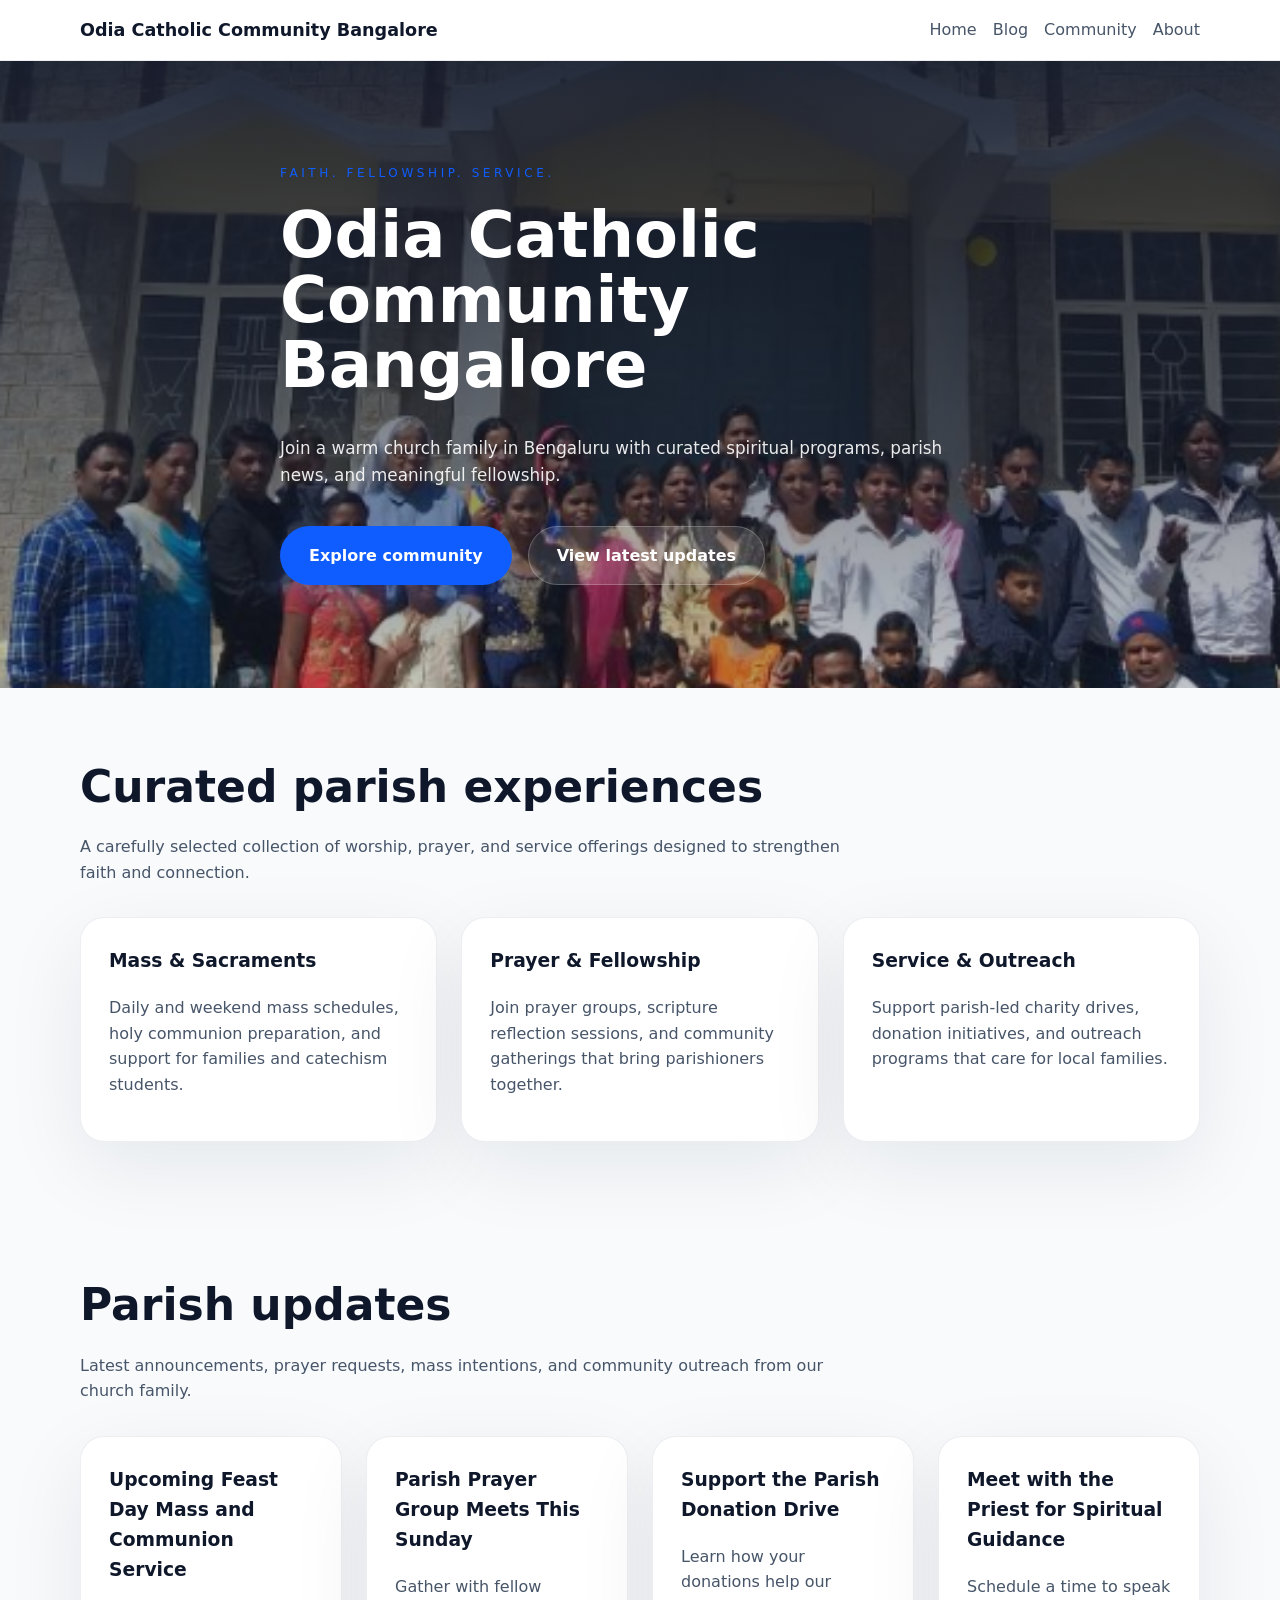
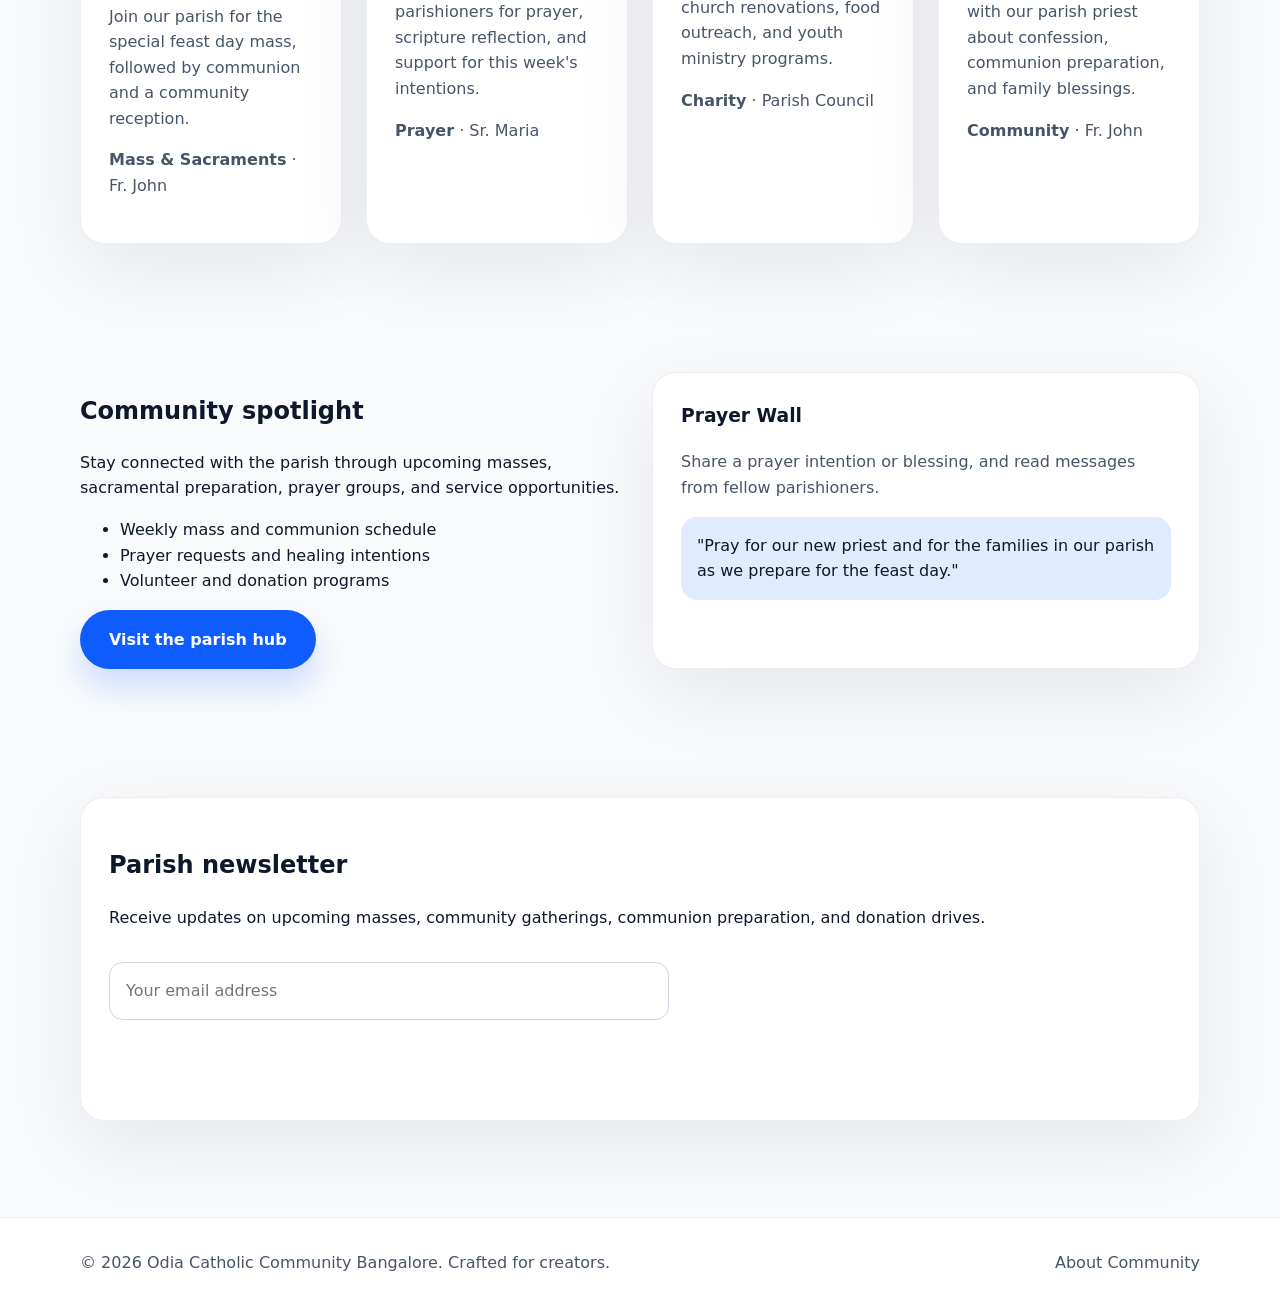
==== index.html @ dfc25eb4 "Initial commit" ====
<!DOCTYPE html>
<html lang="en">
<head>
  <meta charset="UTF-8" />
  <meta name="viewport" content="width=device-width, initial-scale=1.0" />
  <title>Odia Catholic Community Bangalore</title>
  <link rel="stylesheet" href="css/styles.css" />
</head>
<body>
  <header class="site-header">
    <div class="container header-inner">
      <a class="brand" href="index.html">Odia Catholic Community Bangalore</a>
      <nav class="site-nav">
        <a href="index.html">Home</a>
        <a href="blog.html">Blog</a>
        <a href="community.html">Community</a>
        <a href="about.html">About</a>
      </nav>
    </div>
  </header>

  <main>
    <section class="hero hero-image">
      <div class="container hero-content">
        <span class="eyebrow">Faith. Fellowship. Service.</span>
        <h1>Odia Catholic Community Bangalore</h1>
        <p>Join a warm church family in Bengaluru with curated spiritual programs, parish news, and meaningful fellowship.</p>
        <div class="hero-actions">
          <a class="button button-primary" href="community.html">Explore community</a>
          <a class="button button-secondary" href="blog.html">View latest updates</a>
        </div>
      </div>
    </section>

    <section class="section container curated-grid">
      <div class="section-header">
        <h2>Curated parish experiences</h2>
        <p>A carefully selected collection of worship, prayer, and service offerings designed to strengthen faith and connection.</p>
      </div>
      <div class="feature-grid">
        <article class="feature-card">
          <h3>Mass &amp; Sacraments</h3>
          <p>Daily and weekend mass schedules, holy communion preparation, and support for families and catechism students.</p>
        </article>
        <article class="feature-card">
          <h3>Prayer &amp; Fellowship</h3>
          <p>Join prayer groups, scripture reflection sessions, and community gatherings that bring parishioners together.</p>
        </article>
        <article class="feature-card">
          <h3>Service &amp; Outreach</h3>
          <p>Support parish-led charity drives, donation initiatives, and outreach programs that care for local families.</p>
        </article>
      </div>
    </section>

    <section class="section container" id="featured-posts">
      <div class="section-header">
        <h2>Parish updates</h2>
        <p>Latest announcements, prayer requests, mass intentions, and community outreach from our church family.</p>
      </div>
      <div class="cards" id="posts-preview"></div>
    </section>

    <section class="section container community-preview">
      <div class="grid-2">
        <div>
          <h2>Community spotlight</h2>
          <p>Stay connected with the parish through upcoming masses, sacramental preparation, prayer groups, and service opportunities.</p>
          <ul>
            <li>Weekly mass and communion schedule</li>
            <li>Prayer requests and healing intentions</li>
            <li>Volunteer and donation programs</li>
          </ul>
          <a class="button button-primary" href="community.html">Visit the parish hub</a>
        </div>
        <div class="feature-card">
          <h3>Prayer Wall</h3>
          <p>Share a prayer intention or blessing, and read messages from fellow parishioners.</p>
          <div class="community-card">
            <blockquote>"Pray for our new priest and for the families in our parish as we prepare for the feast day."</blockquote>
          </div>
        </div>
      </div>
    </section>

    <section class="section container newsletter-section">
      <div class="newsletter-card">
        <div>
          <h2>Parish newsletter</h2>
          <p>Receive updates on upcoming masses, community gatherings, communion preparation, and donation drives.</p>
        </div>
        <form id="newsletter-form" class="newsletter-form">
          <input type="email" id="newsletter-email" placeholder="Your email address" required />
          <button type="submit" class="button button-secondary">Subscribe</button>
        </form>
      </div>
    </section>
  </main>

  <footer class="site-footer">
    <div class="container footer-inner">
      <p>&copy; 2026 Odia Catholic Community Bangalore. Crafted for creators.</p>
      <nav>
        <a href="about.html">About</a>
        <a href="community.html">Community</a>
      </nav>
    </div>
  </footer>

  <script src="js/main.js"></script>
</body>
</html>
---- css/styles.css ----
:root {
  color-scheme: light;
  --bg: #f8fafc;
  --surface: #ffffff;
  --surface-strong: #eff6ff;
  --text: #0f172a;
  --muted: #475569;
  --brand: #0f5dff;
  --brand-soft: #e0ebff;
  --border: #cbd5e1;
  --shadow: 0 24px 80px rgba(15, 23, 42, 0.08);
}

* {
  box-sizing: border-box;
}

body {
  margin: 0;
  font-family: Inter, system-ui, -apple-system, BlinkMacSystemFont, "Segoe UI", sans-serif;
  background: var(--bg);
  color: var(--text);
  line-height: 1.6;
}

img {
  max-width: 100%;
}

button,
input,
textarea {
  font: inherit;
}

.container {
  width: min(1120px, calc(100% - 2rem));
  margin: 0 auto;
}

.site-header {
  background: rgba(255, 255, 255, 0.95);
  border-bottom: 1px solid rgba(148, 163, 184, 0.18);
  position: sticky;
  top: 0;
  z-index: 20;
}

.header-inner {
  display: flex;
  align-items: center;
  justify-content: space-between;
  gap: 1rem;
  padding: 1rem 0;
}

.brand {
  font-weight: 700;
  text-decoration: none;
  color: var(--text);
  font-size: 1.1rem;
}

.site-nav {
  display: flex;
  flex-wrap: wrap;
  gap: 1rem;
}

.site-nav a,
footer nav a {
  color: var(--muted);
  text-decoration: none;
  transition: color 0.2s ease;
}

.site-nav a:hover,
footer nav a:hover {
  color: var(--text);
}

.hero {
  position: relative;
  padding: clamp(4rem, 8vw, 7rem) 0;
  min-height: 600px;
  display: flex;
  align-items: center;
  color: white;
  overflow: hidden;
}

.hero::before {
  content: "";
  position: absolute;
  inset: 0;
  background: linear-gradient(180deg, rgba(15, 23, 42, 0.88), rgba(15, 23, 42, 0.25));
  z-index: 1;
}

.hero-image {
  background: url("../images/hero.png") center/cover no-repeat;
}

.hero-content {
  position: relative;
  z-index: 2;
  display: grid;
  gap: 1.25rem;
  max-width: 720px;
}

.eyebrow {
  display: inline-block;
  text-transform: uppercase;
  letter-spacing: 0.3em;
  font-size: 0.75rem;
  color: var(--brand);
}

.hero h1 {
  margin: 0;
  font-size: clamp(2.75rem, 5vw, 4.25rem);
  line-height: 1.02;
}

.hero p {
  max-width: 44rem;
  color: rgba(255, 255, 255, 0.9);
  font-size: 1.05rem;
}

.hero-actions {
  display: flex;
  flex-wrap: wrap;
  gap: 1rem;
}

.button {
  display: inline-flex;
  align-items: center;
  justify-content: center;
  padding: 1rem 1.75rem;
  border-radius: 999px;
  border: 1px solid transparent;
  text-decoration: none;
  font-weight: 600;
  transition: transform 0.2s ease, box-shadow 0.2s ease, background-color 0.2s ease;
}

.button:hover {
  transform: translateY(-1px);
}

.button-primary {
  background: var(--brand);
  color: white;
  box-shadow: 0 18px 30px rgba(15, 93, 255, 0.18);
}

.button-secondary {
  background: rgba(255, 255, 255, 0.12);
  color: white;
  border-color: rgba(255, 255, 255, 0.22);
}

.section {
  padding: 4rem 0;
}

.section-header {
  max-width: 48rem;
  margin-bottom: 2rem;
}

.section-header h2,
.section-header h1 {
  margin: 0 0 0.75rem;
  font-size: clamp(2rem, 4vw, 2.75rem);
}

.section-header p {
  margin: 0;
  color: var(--muted);
}

.cards {
  display: grid;
  gap: 1.5rem;
  grid-template-columns: repeat(auto-fit, minmax(240px, 1fr));
}

.feature-grid {
  display: grid;
  gap: 1.5rem;
  grid-template-columns: repeat(auto-fit, minmax(240px, 1fr));
}

.card,
.feature-card,
.community-panel,
.newsletter-card {
  background: var(--surface);
  border: 1px solid rgba(148, 163, 184, 0.18);
  border-radius: 1.5rem;
  padding: 1.75rem;
  box-shadow: var(--shadow);
}

.feature-card {
  min-height: 220px;
}

.card h3,
.feature-card h3,
.community-panel h2 {
  margin-top: 0;
}

.card p,
.feature-card p,
.community-panel p,
.comment-list p {
  color: var(--muted);
}

.grid-2 {
  display: grid;
  gap: 1.5rem;
  grid-template-columns: minmax(0, 1fr) minmax(0, 1fr);
}

.community-card {
  background: var(--brand-soft);
  border-radius: 1rem;
  padding: 1rem;
}

.community-card blockquote {
  margin: 0;
  color: var(--text);
}

.newsletter-section {
  padding-bottom: 6rem;
}

.newsletter-card {
  display: flex;
  flex-wrap: wrap;
  align-items: center;
  gap: 1rem;
  justify-content: space-between;
}

.newsletter-form {
  display: grid;
  gap: 0.75rem;
  width: min(100%, 35rem);
}

input,
textarea {
  width: 100%;
  border: 1px solid var(--border);
  border-radius: 0.85rem;
  padding: 0.95rem 1rem;
  background: white;
  color: var(--text);
}

input:focus,
textarea:focus {
  outline: 2px solid rgba(59, 130, 246, 0.35);
  outline-offset: 2px;
}

.comment-form {
  display: grid;
  gap: 1rem;
}

.comment-list {
  margin-top: 1.5rem;
  display: grid;
  gap: 1rem;
}

.comment-card {
  padding: 1rem;
  border-radius: 1rem;
  border: 1px solid rgba(148, 163, 184, 0.18);
  background: #f8fafc;
}

.comment-card strong {
  display: block;
  margin-bottom: 0.5rem;
}

.about-grid {
  display: grid;
  gap: 1.5rem;
  grid-template-columns: repeat(auto-fit, minmax(240px, 1fr));
}

.site-footer {
  padding: 2rem 0;
  background: #ffffff;
  border-top: 1px solid rgba(148, 163, 184, 0.18);
}

.footer-inner {
  display: flex;
  flex-wrap: wrap;
  justify-content: space-between;
  gap: 1rem;
  align-items: center;
}

footer p {
  margin: 0;
  color: var(--muted);
}

@media (max-width: 768px) {
  .header-inner,
  .footer-inner,
  .grid-2,
  .newsletter-card {
    flex-direction: column;
    align-items: stretch;
  }

  .site-nav {
    justify-content: center;
  }
}
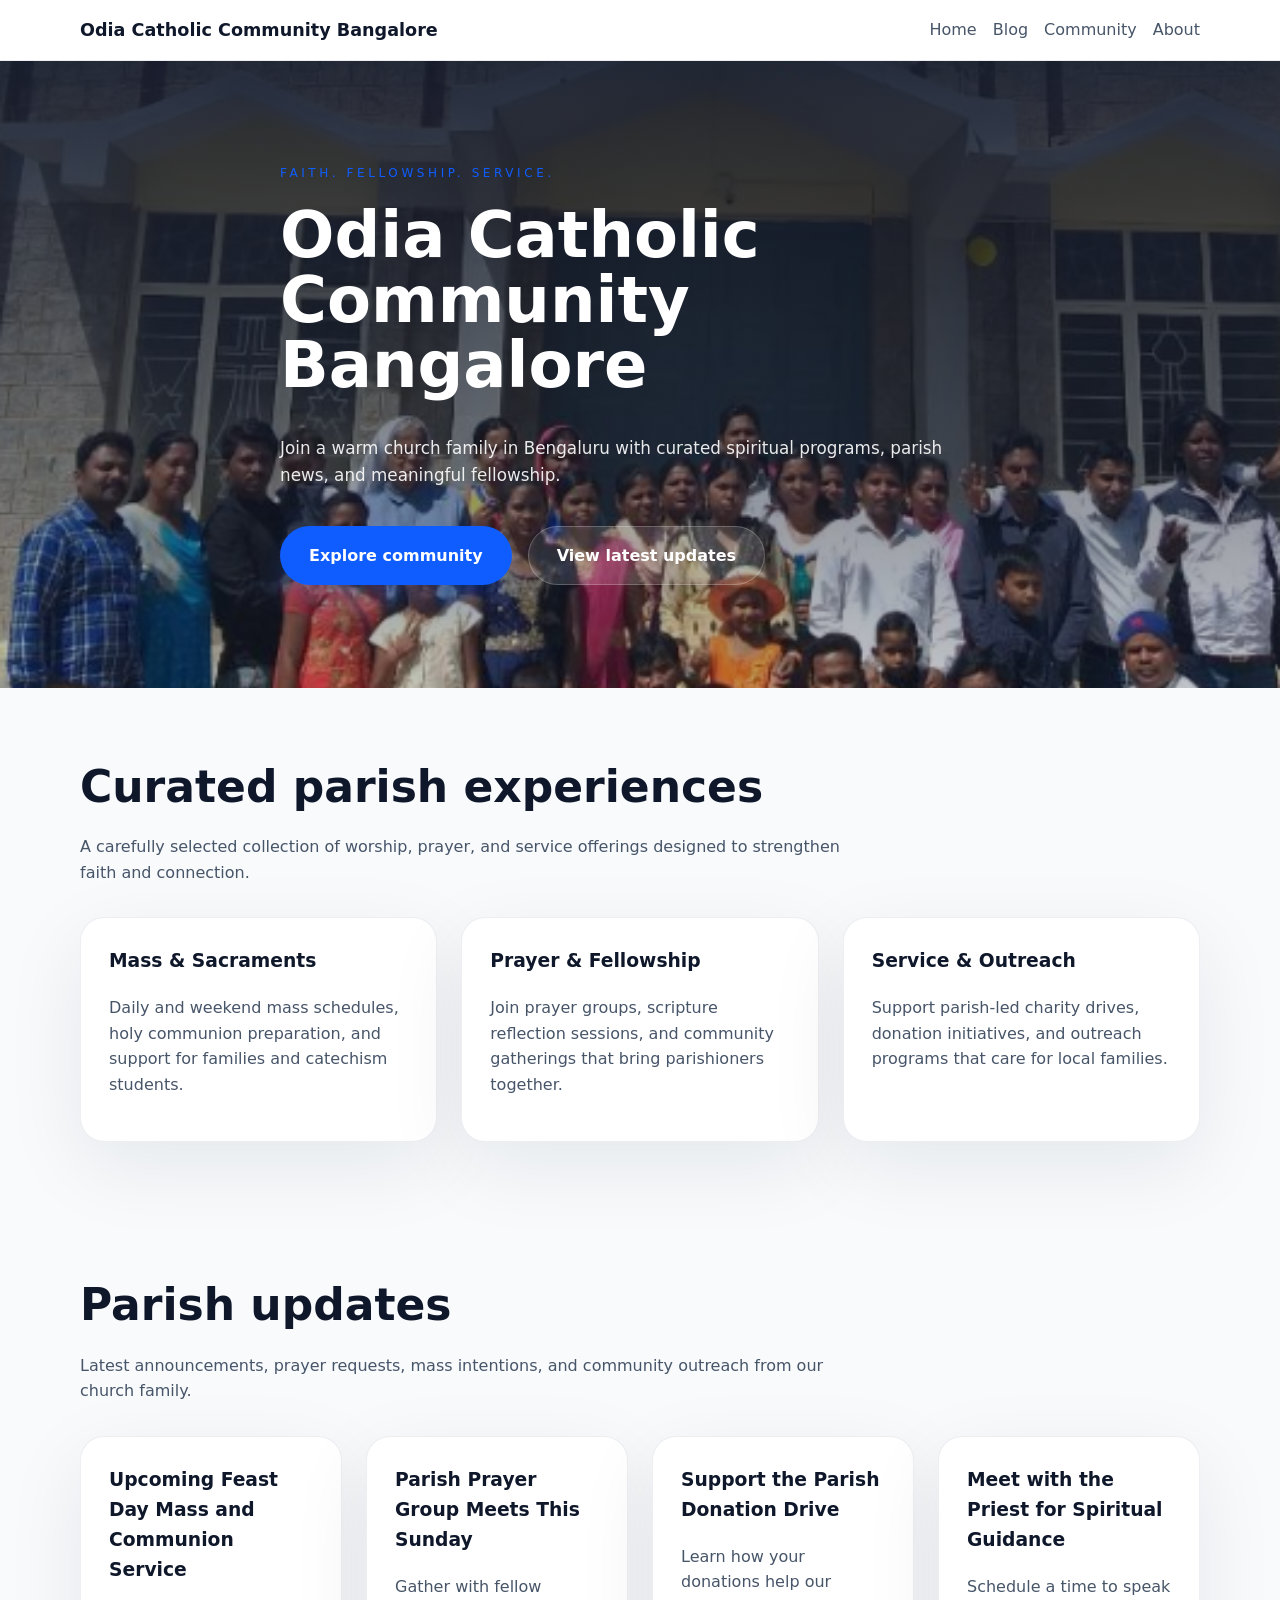
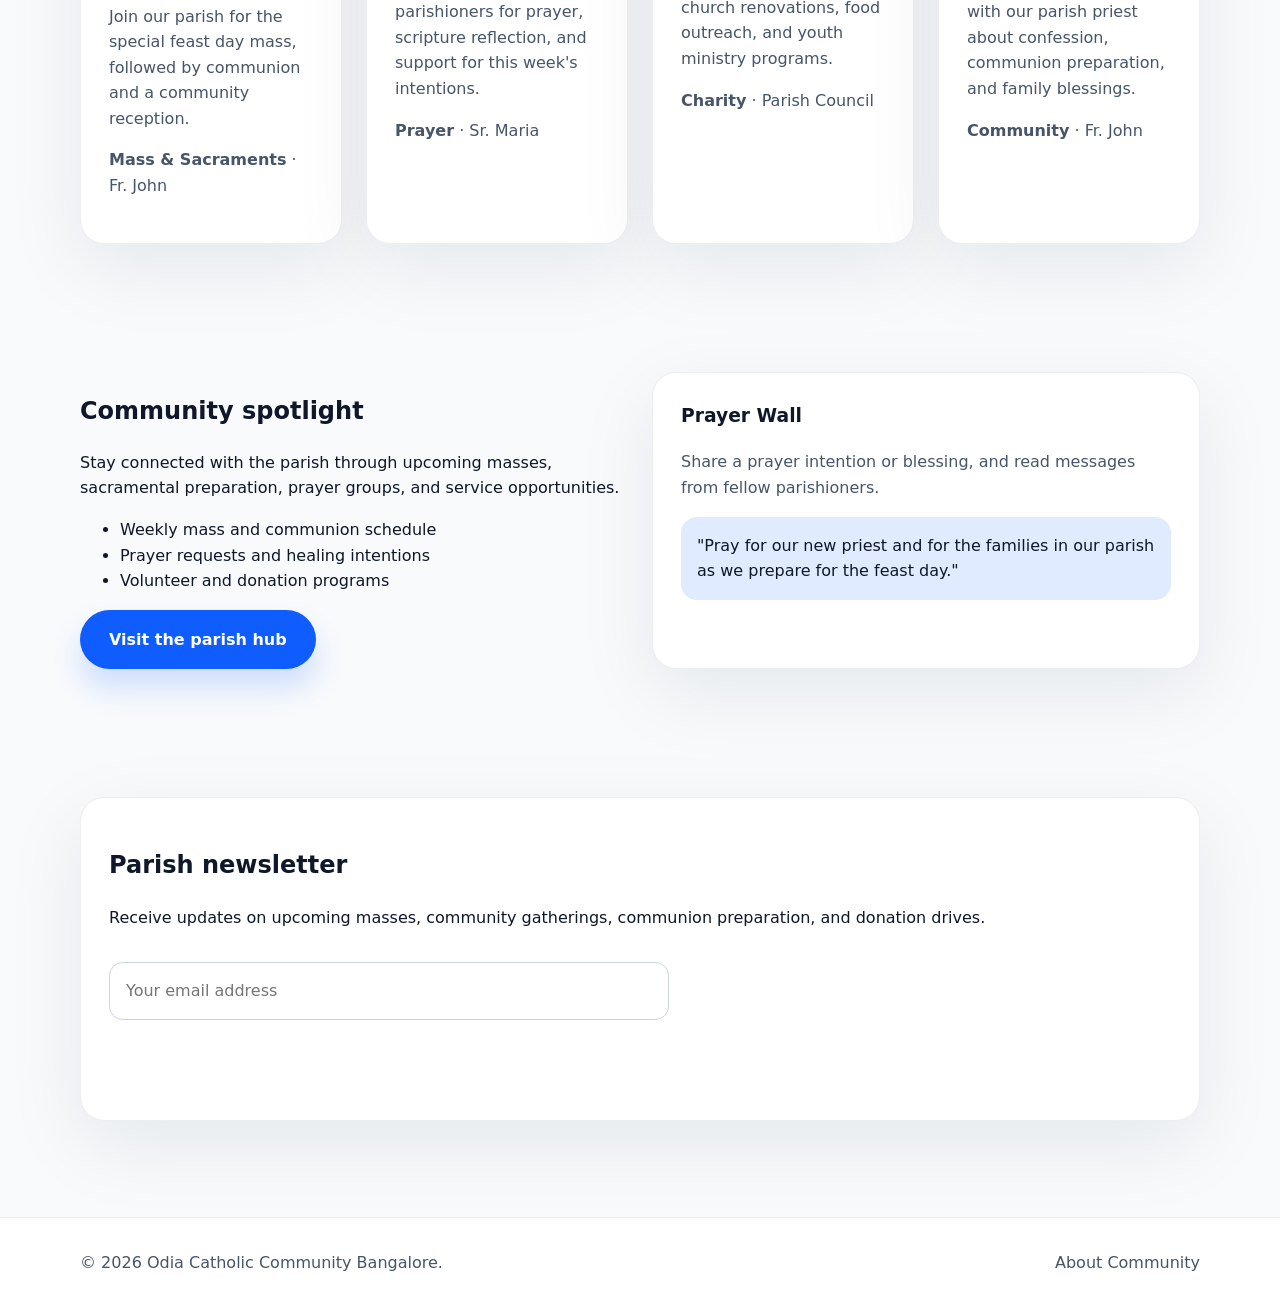
==== commit 7f0488bb: "Remove footer tagline" ====
--- a/index.html
+++ b/index.html
@@ -99,7 +99,7 @@
 
   <footer class="site-footer">
     <div class="container footer-inner">
-      <p>&copy; 2026 Odia Catholic Community Bangalore. Crafted for creators.</p>
+      <p>&copy; 2026 Odia Catholic Community Bangalore.</p>
       <nav>
         <a href="about.html">About</a>
         <a href="community.html">Community</a>
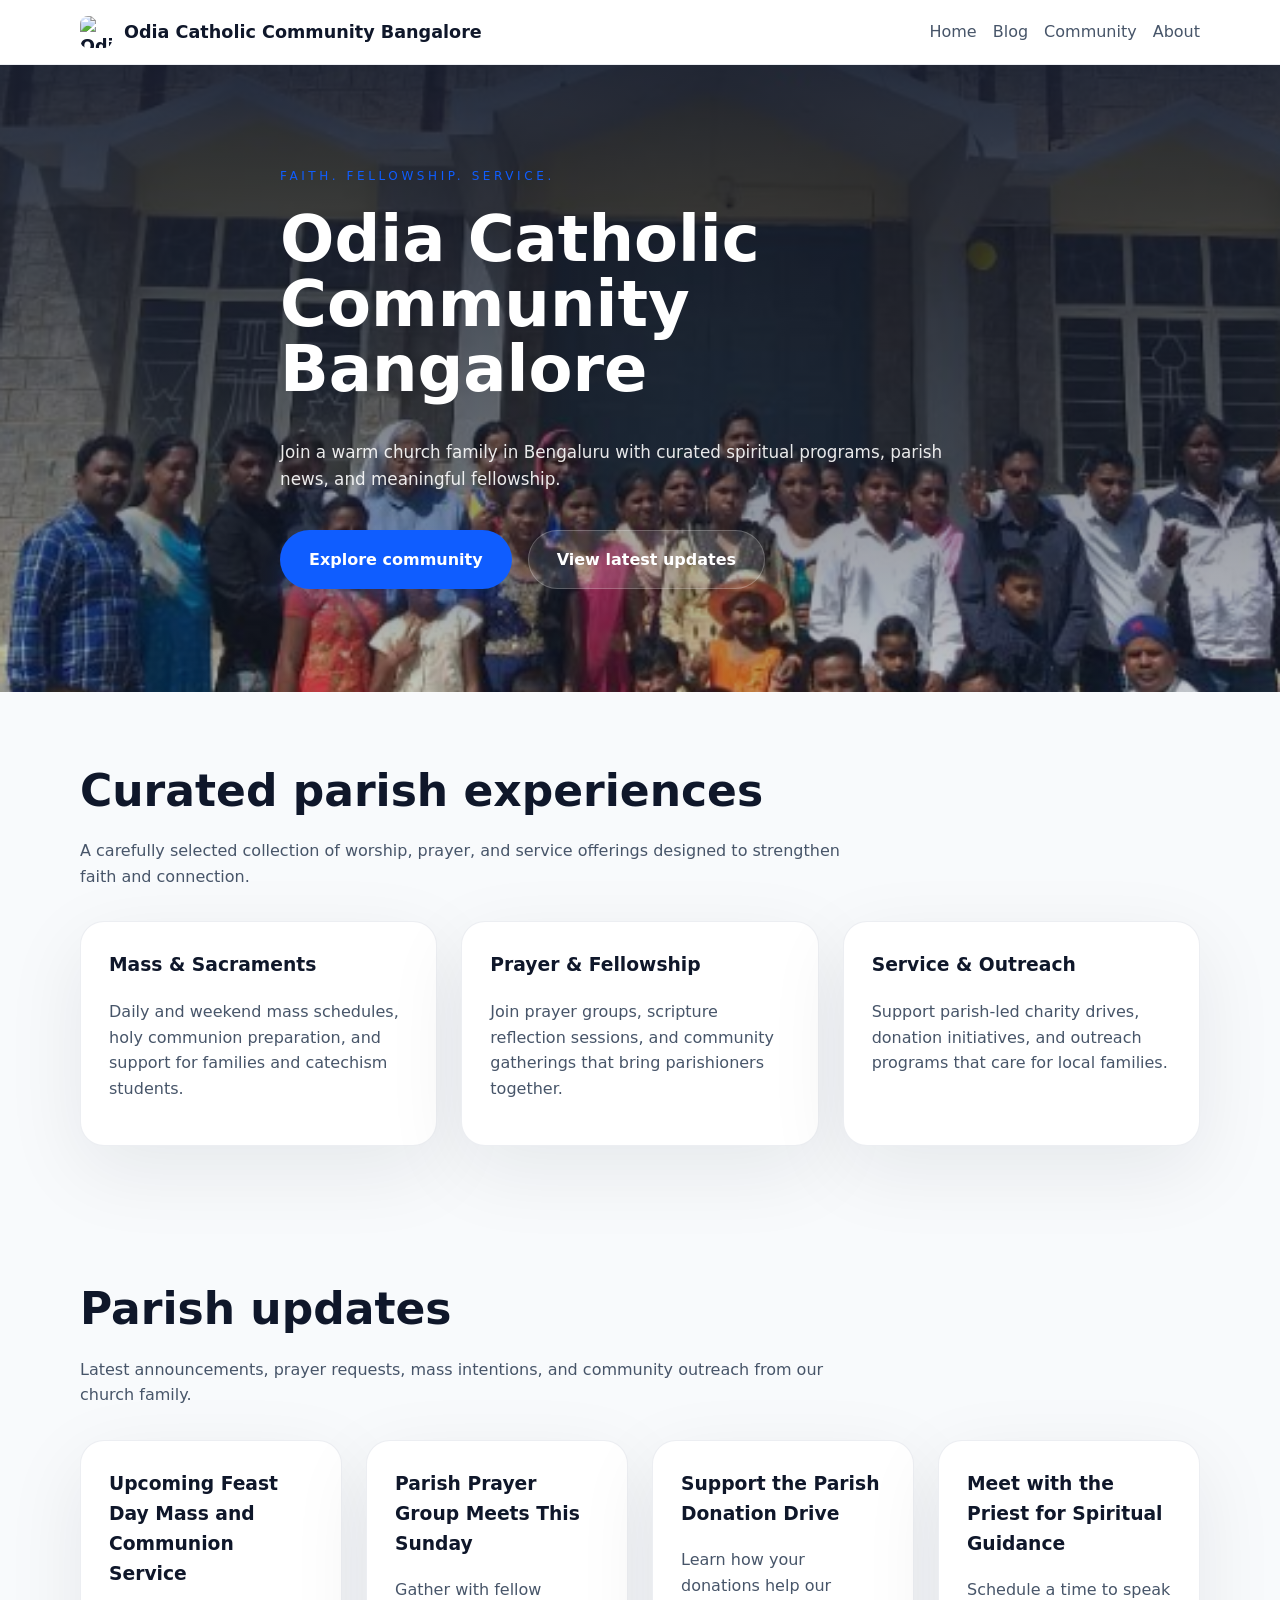
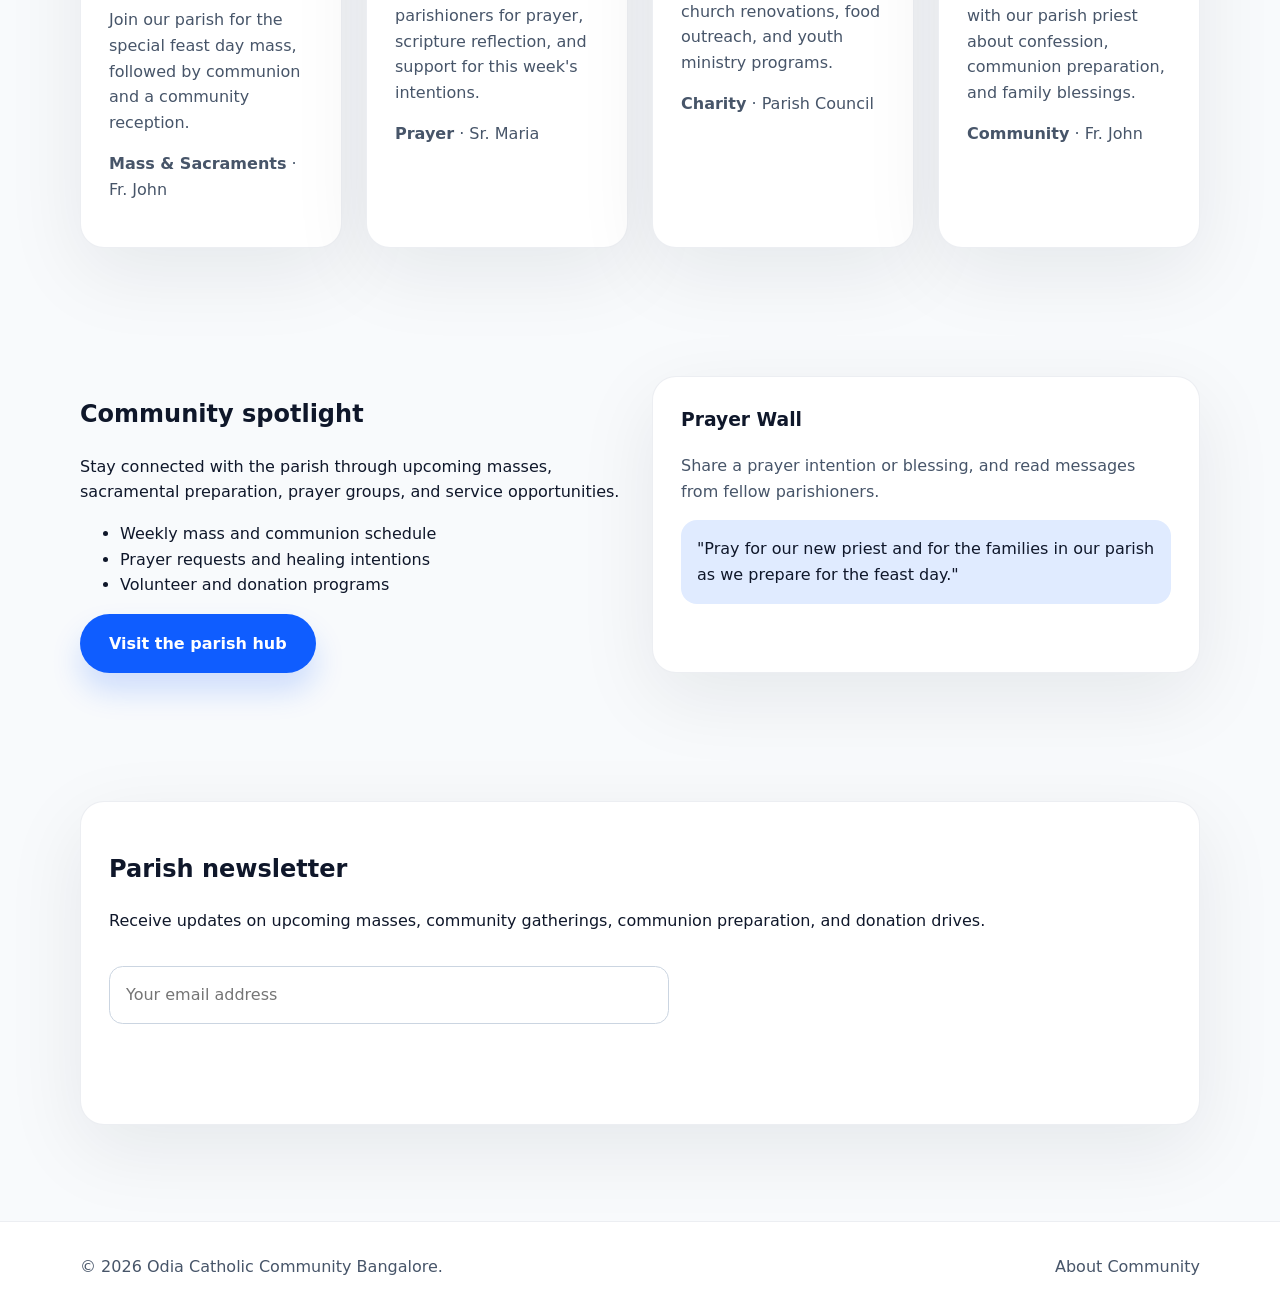
==== commit 5221bc5e: "Add site logo to header across pages" ====
--- a/index.html
+++ b/index.html
@@ -9,7 +9,7 @@
 <body>
   <header class="site-header">
     <div class="container header-inner">
-      <a class="brand" href="index.html">Odia Catholic Community Bangalore</a>
+      <a class="brand" href="index.html"><img src="images/logo.jpeg" alt="Odia Catholic Community Bangalore logo" class="brand-logo" /><span>Odia Catholic Community Bangalore</span></a>
       <nav class="site-nav">
         <a href="index.html">Home</a>
         <a href="blog.html">Blog</a>
--- a/css/styles.css
+++ b/css/styles.css
@@ -55,10 +55,20 @@
 }
 
 .brand {
+  display: inline-flex;
+  align-items: center;
+  gap: 0.75rem;
   font-weight: 700;
   text-decoration: none;
   color: var(--text);
   font-size: 1.1rem;
+}
+
+.brand-logo {
+  width: 2rem;
+  height: 2rem;
+  object-fit: contain;
+  border-radius: 0.5rem;
 }
 
 .site-nav {
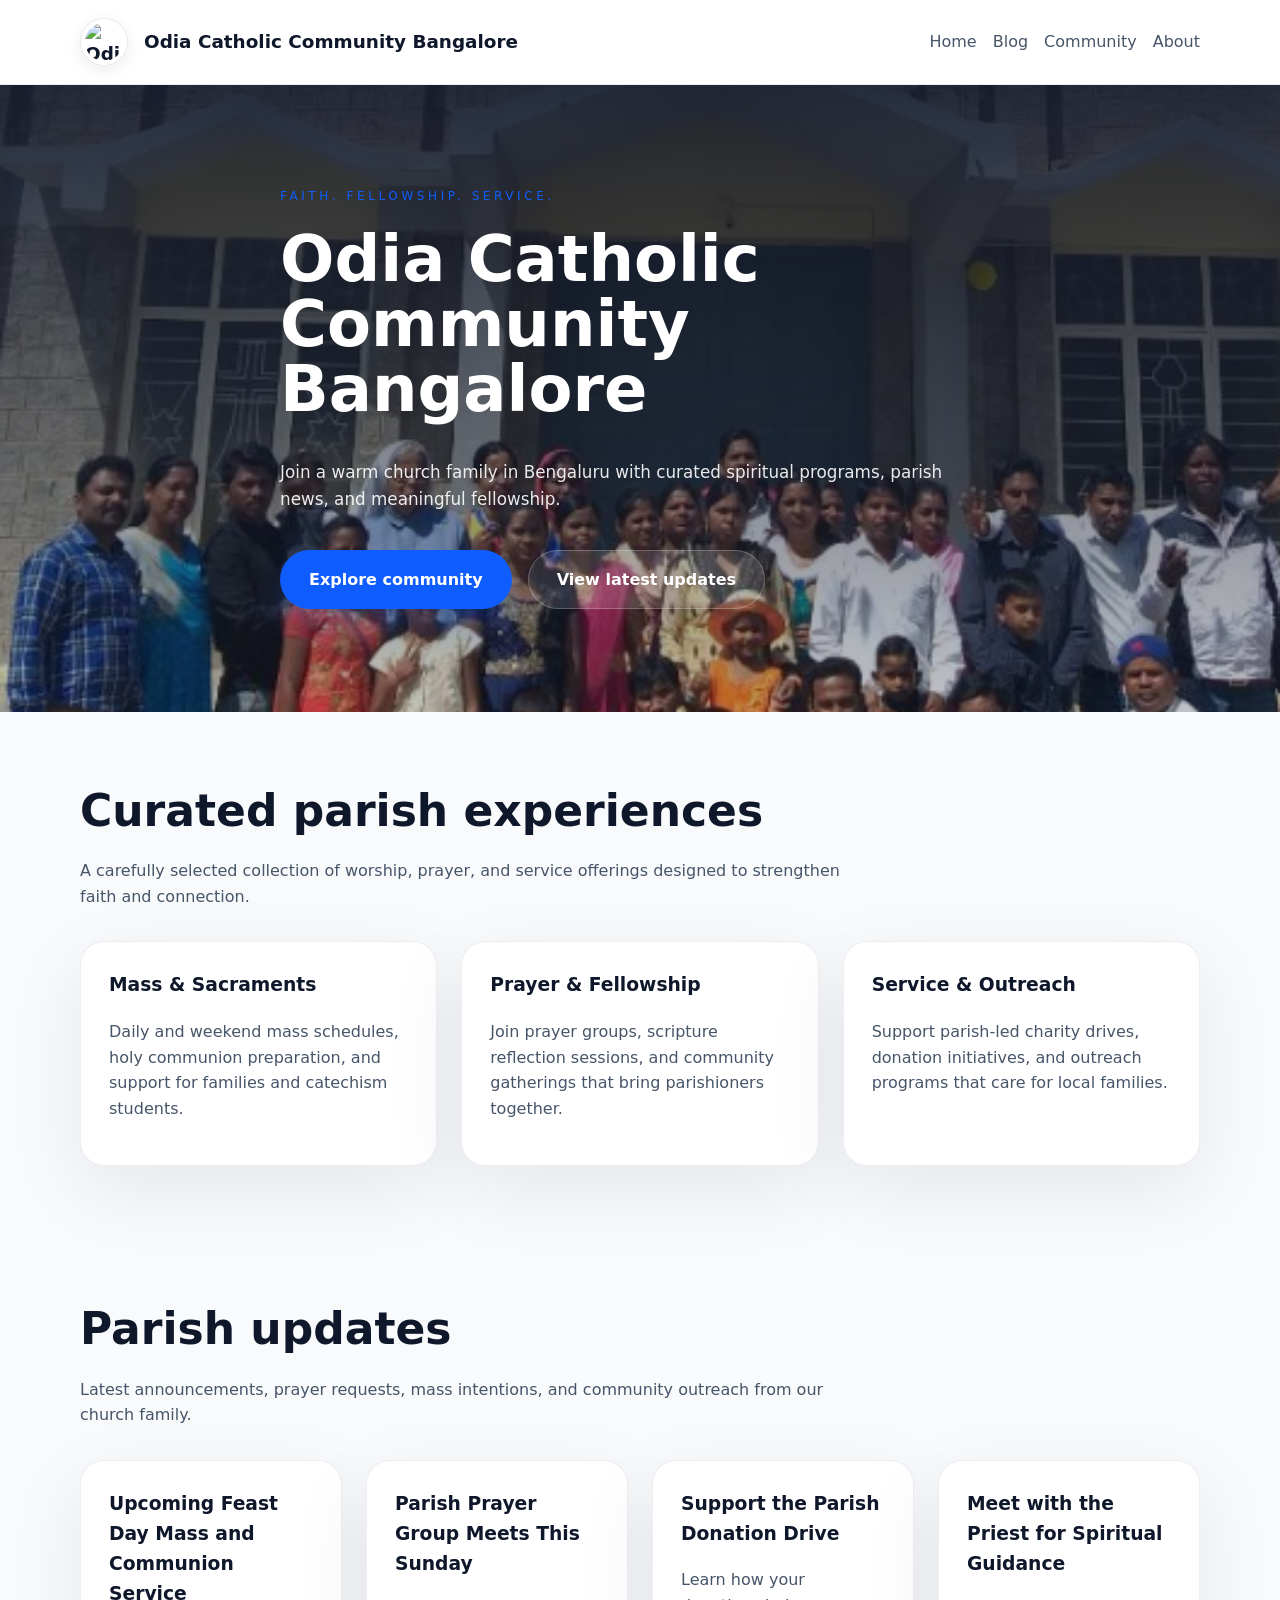
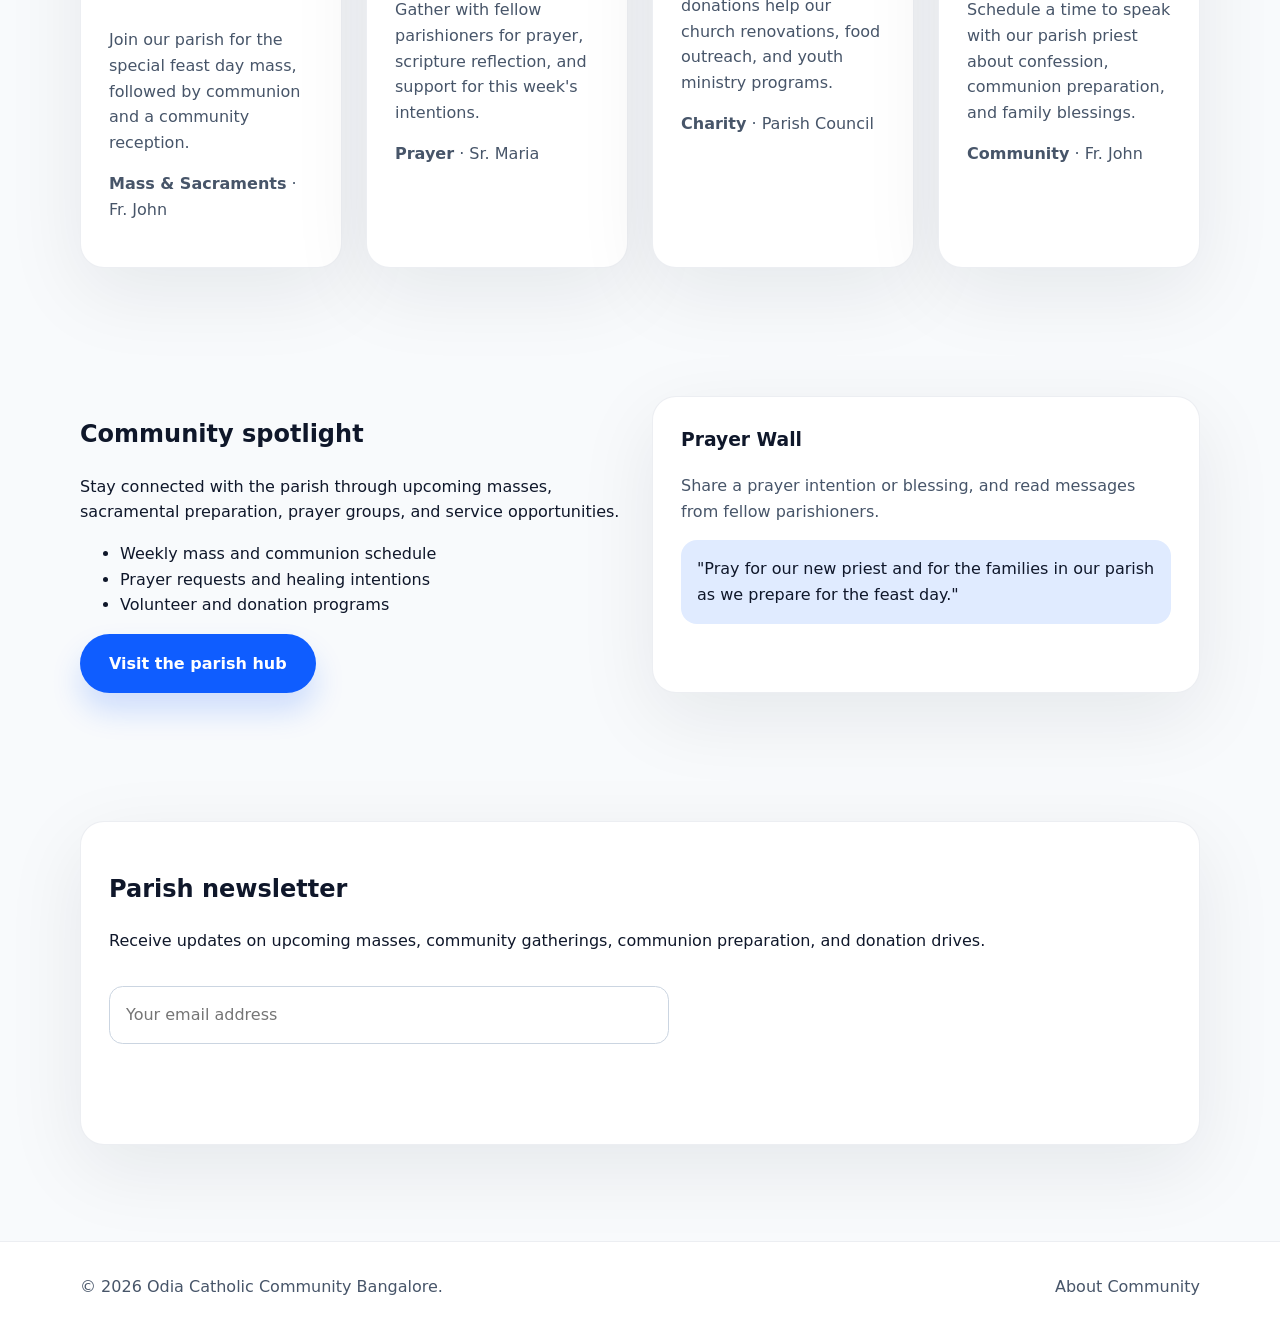
==== commit 0baa4f32: "Use provided logo.png for header on all pages" ====
--- a/index.html
+++ b/index.html
@@ -9,7 +9,7 @@
 <body>
   <header class="site-header">
     <div class="container header-inner">
-      <a class="brand" href="index.html"><img src="images/logo.jpeg" alt="Odia Catholic Community Bangalore logo" class="brand-logo" /><span>Odia Catholic Community Bangalore</span></a>
+      <a class="brand" href="index.html"><img src="images/logo.png" alt="Odia Catholic Community Bangalore logo" class="brand-logo" /><span>Odia Catholic Community Bangalore</span></a>
       <nav class="site-nav">
         <a href="index.html">Home</a>
         <a href="blog.html">Blog</a>
--- a/css/styles.css
+++ b/css/styles.css
@@ -57,18 +57,28 @@
 .brand {
   display: inline-flex;
   align-items: center;
-  gap: 0.75rem;
+  gap: 1rem;
+  padding: 0.125rem 0;
   font-weight: 700;
   text-decoration: none;
   color: var(--text);
-  font-size: 1.1rem;
+  font-size: 1.15rem;
 }
 
 .brand-logo {
-  width: 2rem;
-  height: 2rem;
+  width: 3rem;
+  height: 3rem;
   object-fit: contain;
-  border-radius: 0.5rem;
+  border-radius: 50%;
+  background: #ffffff;
+  padding: 0.25rem;
+  box-shadow: 0 4px 16px rgba(15, 23, 42, 0.08);
+  border: 1px solid rgba(15, 23, 42, 0.08);
+}
+
+.brand span {
+  display: inline-block;
+  line-height: 1.1;
 }
 
 .site-nav {
